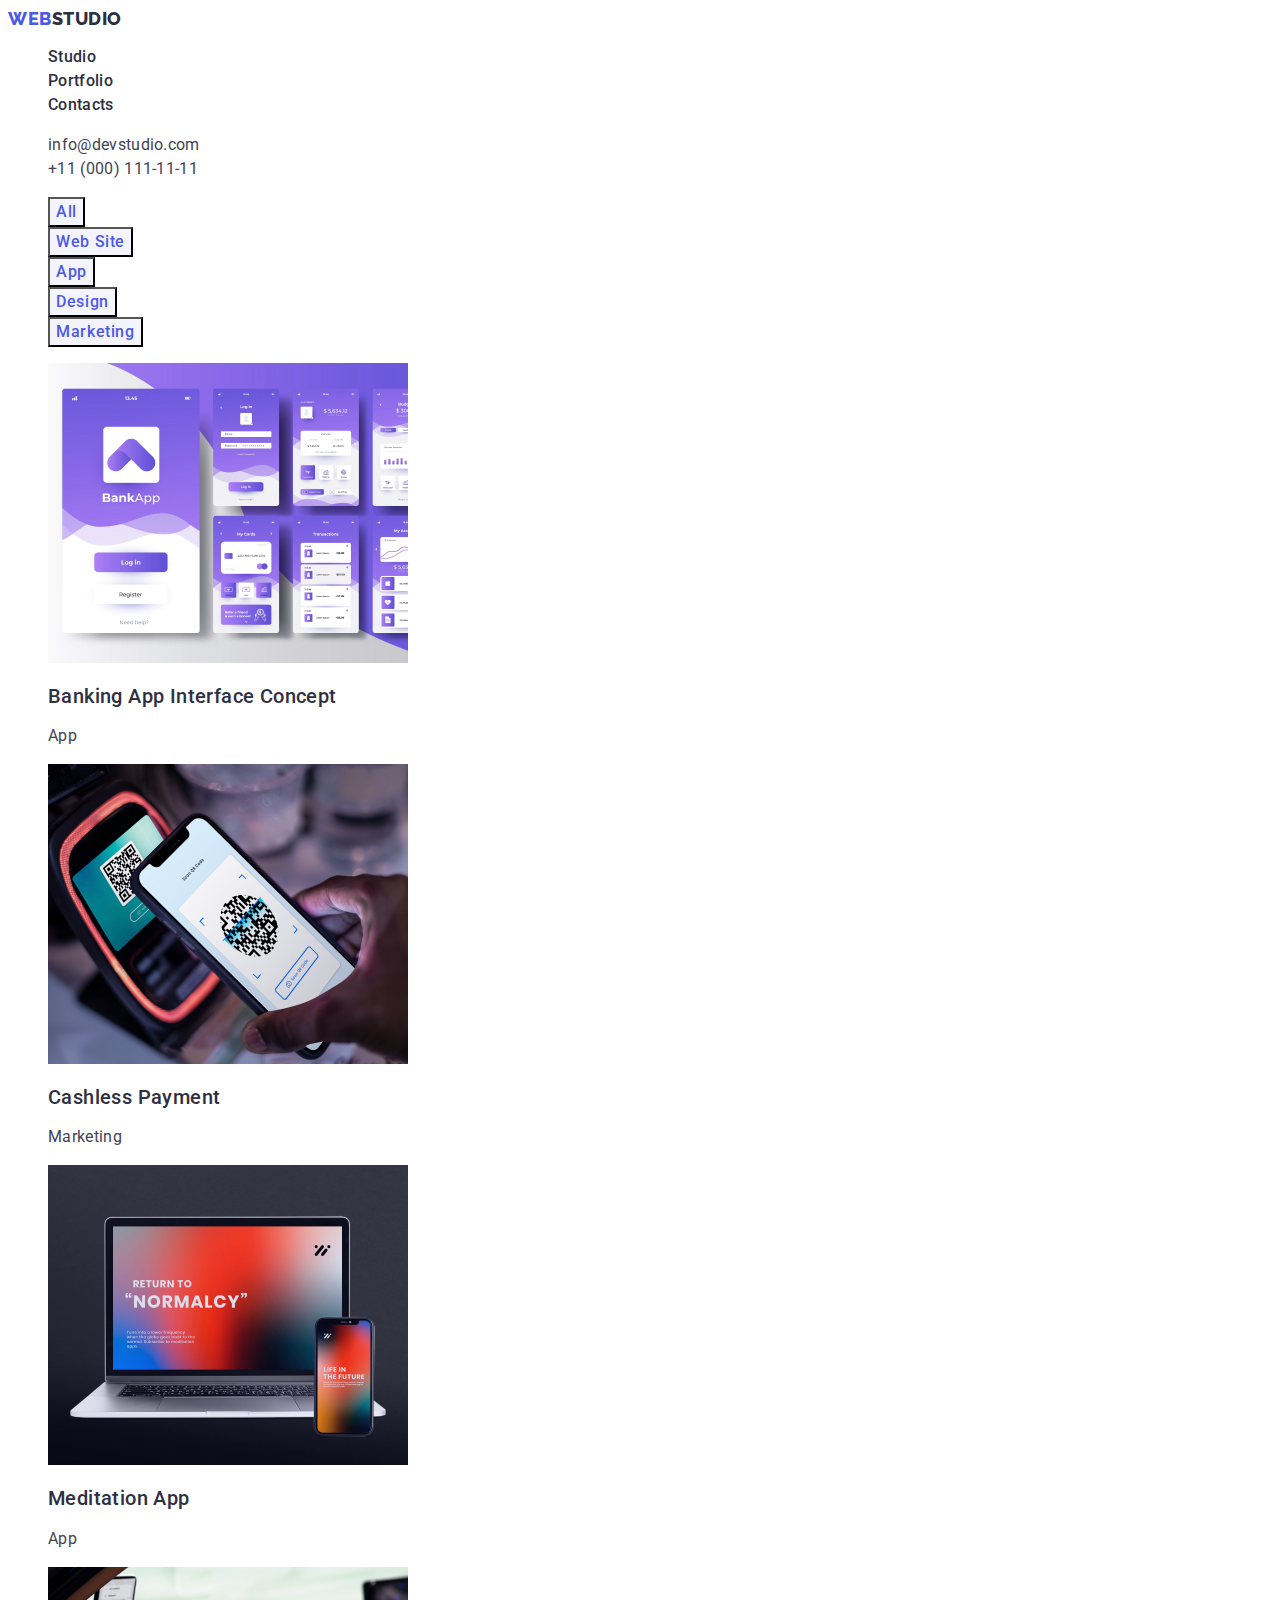
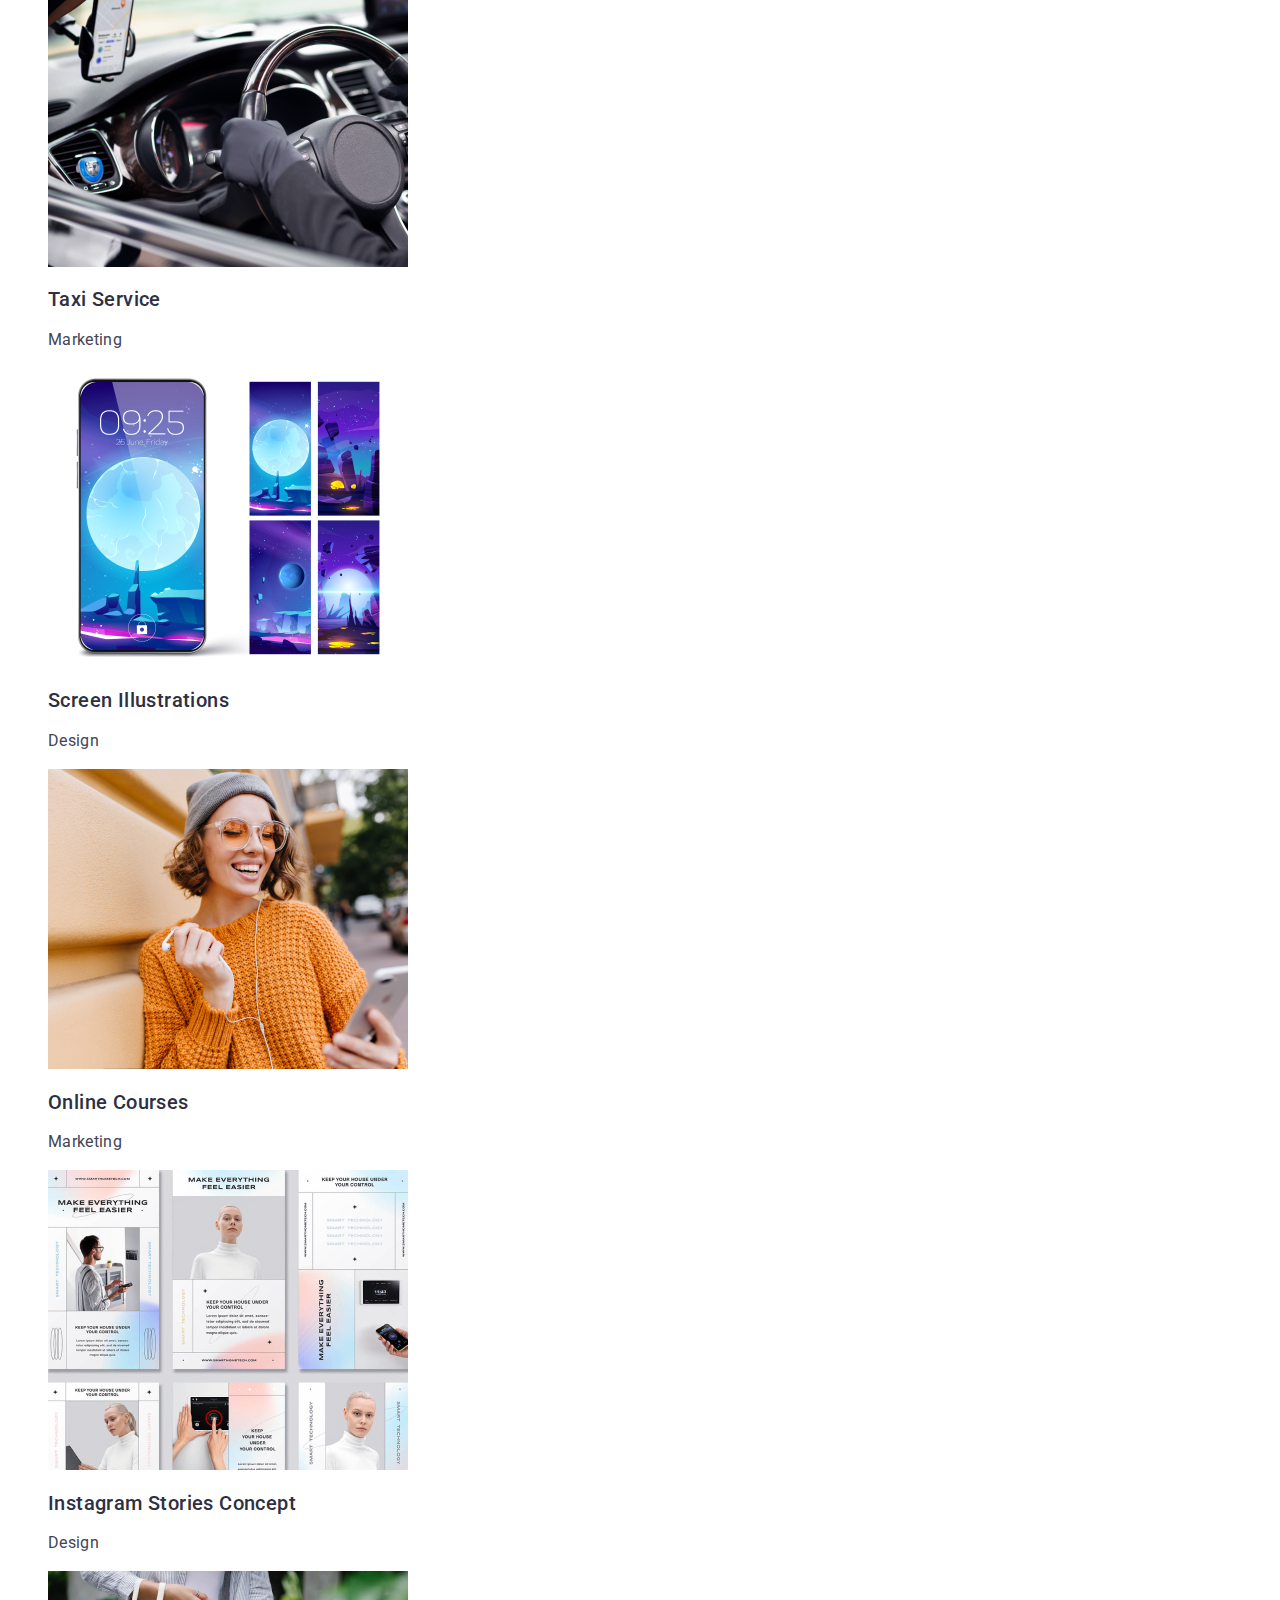
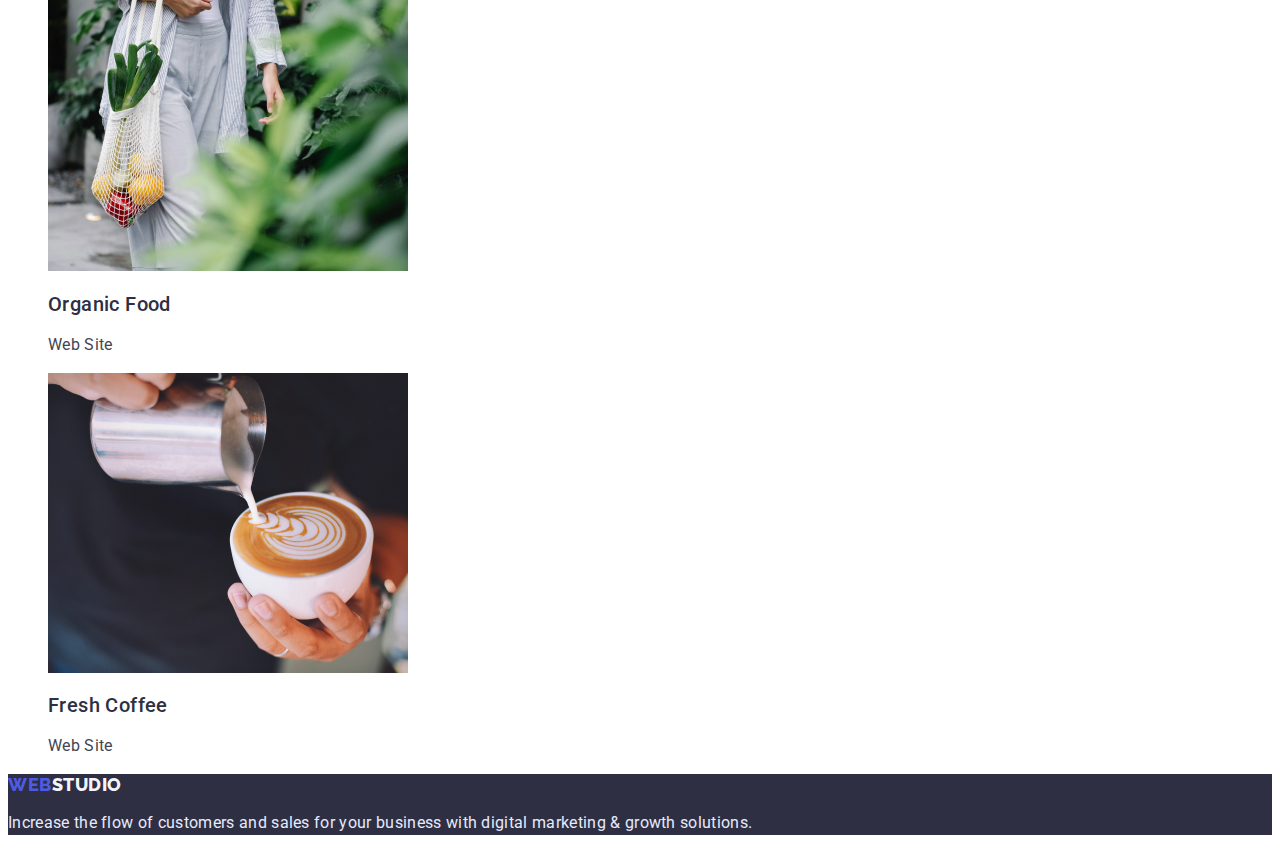
==== portfolio.html @ 56627d32 "Initial commit" ====
<!DOCTYPE html>
<html lang="en">
<head>
    <meta charset="UTF-8">
    <meta http-equiv="X-UA-Compatible" content="IE=edge">
    <meta name="viewport" content="width=device-width, initial-scale=1.0">
    <title>Portfolio</title>
    <link rel="preconnect" href="https://fonts.googleapis.com">
    <link rel="preconnect" href="https://fonts.gstatic.com" crossorigin>
    <link href="https://fonts.googleapis.com/css2?family=Raleway:wght@800&family=Roboto:wght@400;500;700;900&display=swap" rel="stylesheet">
    <link rel="stylesheet" href="./css/styles.css">
</head>
<body>
    <header class="header">
        <nav>
            <a href="./index.html" class="link logo">Web<span class="logo-studio">Studio</span></a>
            <ul class="list header-list">
                <li><a href="./index.html" class="link header-link">Studio</a></li>
                <li><a href="./portfolio.html" class="link header-link">Portfolio</a></li>
                <li><a href="" class="link header-link">Contacts</a></li>
            </ul>
        </nav>
        <address class="address-list">
            <ul class="list">
                <li><a href="mailto:info@devstudio.com" class="link address-link">info@devstudio.com</a></li>
                <li><a href="tel:+110001111111" class="link address-link">+11 (000) 111-11-11</a></li>
            </ul>
        </address>
    </header>
    <main>
        <section>
            <h1 hidden>Portfolio</h1>
            <ul class="list">
                <li><button type="button" class="portfolio-button">All</button></li>
                <li><button type="button" class="portfolio-button">Web Site</button></li>
                <li><button type="button" class="portfolio-button">App</button></li>
                <li><button type="button" class="portfolio-button">Design</button></li>
                <li><button type="button" class="portfolio-button">Marketing</button></li>
            </ul>
            <ul class="list">
                <li>
                    <a href="" class="link">
                        <img src="./images/app-interface.jpg" alt="app-interface" width="360" height="300">
                        <h2 class="portfolio-caption">Banking App Interface Concept</h2>
                        <p class="portfolio-text">App</p>
                    </a>
                </li>
                <li>
                    <a href="" class="link">
                        <img src="./images/payment.jpg" alt="payment" width="360" height="300">
                        <h2 class="portfolio-caption">Cashless Payment</h2>
                        <p class="portfolio-text">Marketing</p>
                    </a>
                </li>
                <li>
                    <a href="" class="link">
                        <img src="./images/meditaion-app.jpg" alt="meditaion-app" width="360" height="300">
                        <h2 class="portfolio-caption">Meditation App</h2>
                        <p class="portfolio-text">App</p>
                    </a>
                </li>
                <li>
                    <a href="" class="link">
                        <img src="./images/taxi.jpg" alt="taxi" width="360" height="300">
                        <h2 class="portfolio-caption">Taxi Service</h2>
                        <p class="portfolio-text">Marketing</p>
                    </a>
                </li>
                <li>
                    <a href="" class="link">
                        <img src="./images/screen.jpg" alt="screen" width="360" height="300">
                        <h2 class="portfolio-caption">Screen Illustrations</h2>
                        <p class="portfolio-text">Design</p>
                    </a>
                </li>
                <li>
                    <a href="" class="link">
                        <img src="./images/online-courses.jpg" alt="online-courses" width="360" height="300">
                        <h2 class="portfolio-caption">Online Courses</h2>
                        <p class="portfolio-text">Marketing</p>
                    </a>
                </li>
                <li>
                    <a href="" class="link">
                        <img src="./images/instagram-stories.jpg" alt="instagram-stories" width="360" height="300">
                        <h2 class="portfolio-caption">Instagram Stories Concept</h2>
                        <p class="portfolio-text">Design</p>
                    </a>
                </li>
                <li>
                    <a href="" class="link">
                        <img src="./images/food.jpg" alt="food" width="360" height="300">
                        <h2 class="portfolio-caption">Organic Food</h2>
                        <p class="portfolio-text">Web Site</p>
                    </a>
                </li>
                <li>
                    <a href="" class="link">
                        <img src="./images/coffee.jpg" alt="coffee" width="360" height="300">
                        <h2 class="portfolio-caption">Fresh Coffee</h2>
                        <p class="portfolio-text">Web Site</p>
                    </a>
                </li>
            </ul>
        </section>
    </main>
    <footer class="footer">
        <a href="./index.html" class="link logo">Web<span class="footer-logo">Studio</span></a>
        <p class="footer-text">Increase the flow of customers and sales for your business with digital marketing & growth solutions.</p>
    </footer>
</body>
</html>
---- css/styles.css ----
:root {
    --navy-blue: #2E2F42;
    --slate: #434455;
    --iris: #4D5AE5;
    --cloud: #F4F4FD;
    --cornflower: #E7E9FC;
    --white: #FFFFFF;
}
body {
    font-family: Roboto, sans-serif;
    color: #434455;
    background-color: var(--white);
}
.link {
    text-decoration: none;
}
.list {
    list-style: none;
}
/*.header {

}*/
.logo {
    font-family: Raleway, sans-serif;
    color: var(--iris);
    font-weight: 800;
    font-size: 18px;
    line-height: 1.17;
    letter-spacing: 0.03em;
    text-transform: uppercase;
}
.logo-studio {
    color: var(--navy-blue);
}
/*.header-list {
}*/
.header-link {
    color: var(--navy-blue);
    font-weight: 500;
    font-size: 16px;
    line-height: 1.5;
    letter-spacing: 0.02em;
}
.header-link:hover,
.header-link:focus {
    color: #404bbf;
}
.address-list {
    font-style: normal;
}
.address-link {
    color: var(--slate);
    font-weight: 400;
    font-size: 16px;
    line-height: 1.5;
    letter-spacing: 0.02em;
}
.address-link:hover,
.address-link:focus {
    color: #404bbf;
}
.first-st {
    background-color: var(--navy-blue);
}
.first-st-title {
    color: var(--white);
    font-weight: 700;
    font-size: 56px;
    line-height: 1.07;
    letter-spacing: 0.02em;
    text-align: center;
}
.first-st-button {
    font-family: Roboto, sans-serif;
    color: var(--white);
    font-weight: 500;
    font-size: 16px;
    line-height: 1.5;
    letter-spacing: 0.04em;
    background-color: var(--iris);
    cursor: pointer;
}
.first-st-button:hover,
.first-st-button:focus {
    background-color: #404BBF;
}
/*.second-st {
}
.second-st-title {
    
}
.second-st-list {
}
.second-st-item {
}*/
.second-st-caption {
    color: var(--navy-blue);
    font-family: 'Roboto';
    font-weight: 500;
    font-size: 20px;
    line-height: 1.2;
    letter-spacing: 0.02em;
}
.second-st-text {
    color: var(--slate);
    font-weight: 400;
    font-size: 16px;
    line-height: 1.5;
    letter-spacing: 0.02em;
}
/*.third-st {
}*/
.third-st-title {
    color: var(--navy-blue);
    font-weight: 700;
    font-size: 36px;
    line-height: 1.11;
    letter-spacing: 0.02em;
    text-transform: capitalize;
    text-align: center;
}
/*.third-st-list {
}
.third-st-item {
}*/
.fourth-st {
    background-color: var(--cloud);
}
.fourth-st-title {
    color: var(--navy-blue);
    font-weight: 700;
    font-size: 36px;
    line-height: 1.11;
    letter-spacing: 0.02em;
    text-transform: capitalize;
    text-align: center;
}
/*.fourth-st-list {
}*/
.fourth-st-item {
    background-color: var(--white);
}
.fourth-st-caption {
    color: var(--navy-blue);
    font-weight: 500;
    font-size: 20px;
    line-height: 1.2;
    letter-spacing: 0.02em;
    text-transform: capitalize;
}
.foutht-st-text {
    color: var(--slate);
    font-weight: 400;
    font-size: 16px;
    line-height: 1.5;
    letter-spacing: 0.02em;
    text-transform: capitalize;
}
.portfolio-button {
    font-family: Roboto, sans-serif;
    font-weight: 500;
    font-size: 16px;
    line-height: 1.5;
    letter-spacing: 0.04em;
    color: var(--iris);
    background-color: var(--cloud);
    cursor: pointer;
}
.portfolio-button:hover,
.portfolio-button:focus {
    color: var(--white);
    background-color: #404BBF;
}
.portfolio-caption {
    color: var(--navy-blue);
    font-weight: 500;
    font-size: 20px;
    line-height: 1.2;
    letter-spacing: 0.02em;
}
.portfolio-text {
    color: var(--slate);
    font-weight: 400;
    font-size: 16px;
    line-height: 1.5;
    letter-spacing: 0.02em;
}
.footer {
    background-color: var(--navy-blue);
}
.footer-logo {
    color: var(--cloud);
}
.footer-text {
    color: var(--cornflower);
    font-weight: 400;
    font-size: 16px;
    line-height: 1.5;
    letter-spacing: 0.02em;
}
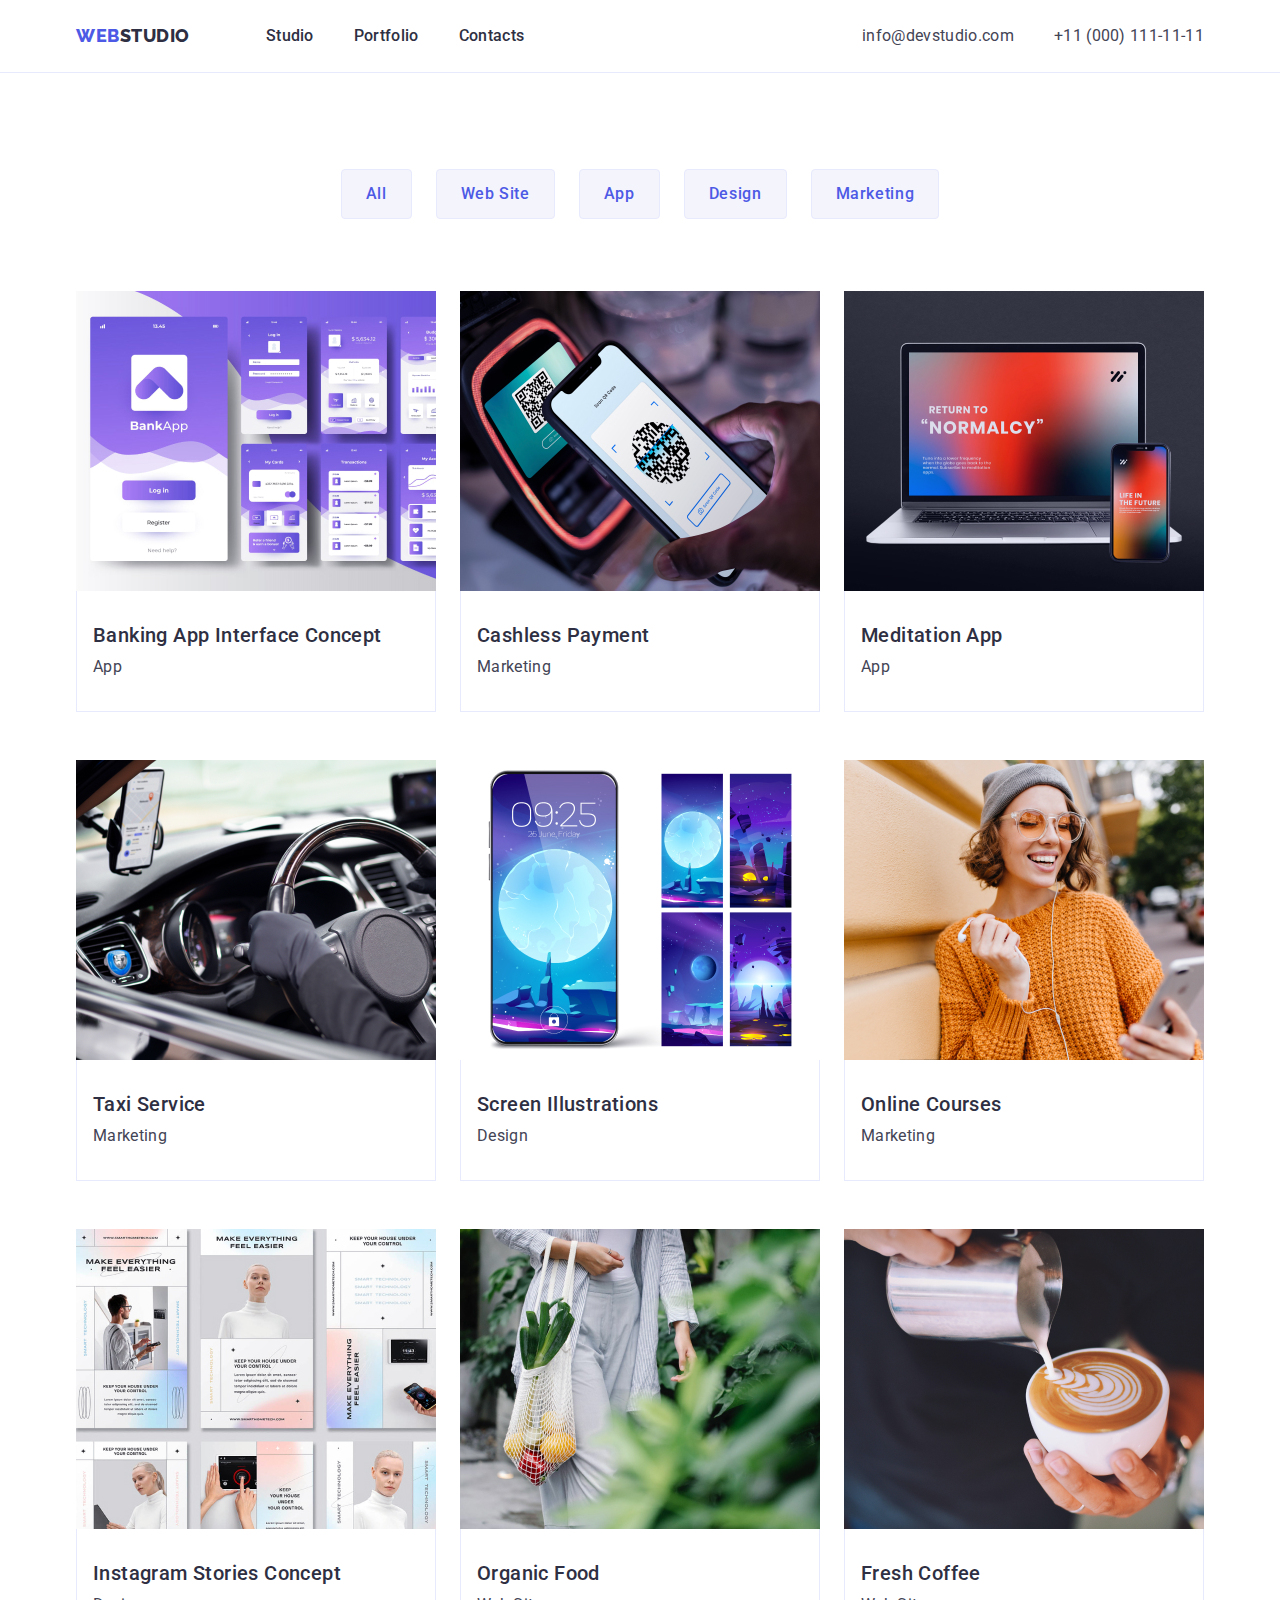
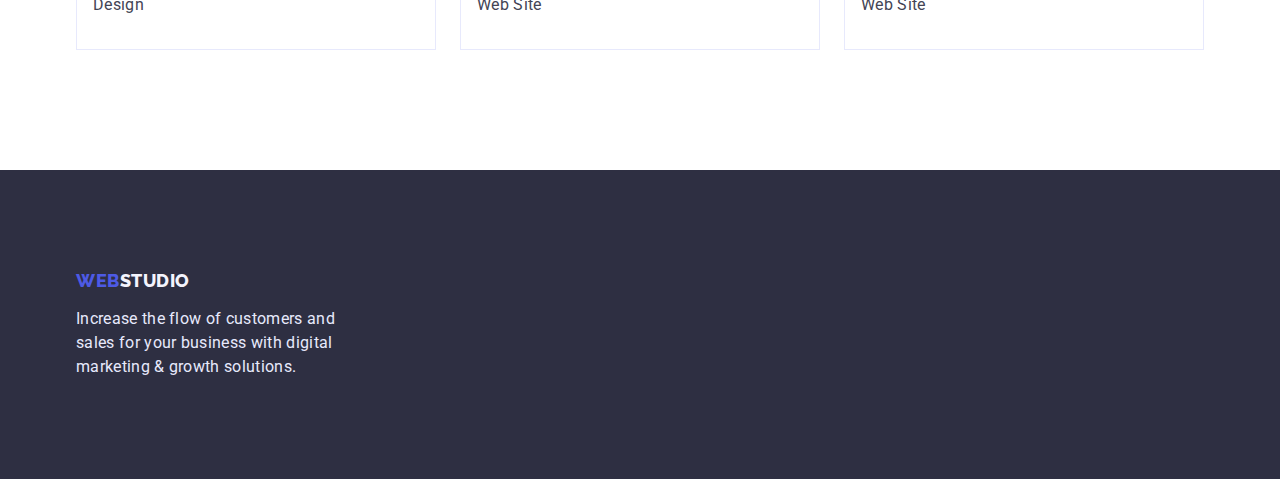
==== commit d3881e2b: "layout positioning" ====
--- a/portfolio.html
+++ b/portfolio.html
@@ -8,105 +8,137 @@
     <link rel="preconnect" href="https://fonts.googleapis.com">
     <link rel="preconnect" href="https://fonts.gstatic.com" crossorigin>
     <link href="https://fonts.googleapis.com/css2?family=Raleway:wght@800&family=Roboto:wght@400;500;700;900&display=swap" rel="stylesheet">
+    <link rel="stylesheet" href="https://cdnjs.cloudflare.com/ajax/libs/modern-normalize/1.0.0/modern-normalize.min.css" />
     <link rel="stylesheet" href="./css/styles.css">
 </head>
 <body>
-    <header class="header">
-        <nav>
-            <a href="./index.html" class="link logo">Web<span class="logo-studio">Studio</span></a>
-            <ul class="list header-list">
-                <li><a href="./index.html" class="link header-link">Studio</a></li>
-                <li><a href="./portfolio.html" class="link header-link">Portfolio</a></li>
-                <li><a href="" class="link header-link">Contacts</a></li>
-            </ul>
-        </nav>
-        <address class="address-list">
-            <ul class="list">
-                <li><a href="mailto:info@devstudio.com" class="link address-link">info@devstudio.com</a></li>
-                <li><a href="tel:+110001111111" class="link address-link">+11 (000) 111-11-11</a></li>
-            </ul>
-        </address>
+    <header>
+        <div class="container header">
+            <nav>
+                <a href="./index.html" class="link logo">Web<span class="logo-studio">Studio</span></a>
+                <ul class="list header-list">
+                    <li><a href="./index.html" class="link header-link">Studio</a></li>
+                    <li><a href="./portfolio.html" class="link header-link">Portfolio</a></li>
+                    <li><a href="" class="link header-link">Contacts</a></li>
+                </ul>
+            </nav>
+            <address>
+                <ul class="list address-list">
+                    <li><a href="mailto:info@devstudio.com" class="link address-link">info@devstudio.com</a></li>
+                    <li><a href="tel:+110001111111" class="link address-link">+11 (000) 111-11-11</a></li>
+                </ul>
+            </address>    
+        </div>
     </header>
     <main>
-        <section>
-            <h1 hidden>Portfolio</h1>
-            <ul class="list">
-                <li><button type="button" class="portfolio-button">All</button></li>
-                <li><button type="button" class="portfolio-button">Web Site</button></li>
-                <li><button type="button" class="portfolio-button">App</button></li>
-                <li><button type="button" class="portfolio-button">Design</button></li>
-                <li><button type="button" class="portfolio-button">Marketing</button></li>
-            </ul>
-            <ul class="list">
-                <li>
-                    <a href="" class="link">
-                        <img src="./images/app-interface.jpg" alt="app-interface" width="360" height="300">
-                        <h2 class="portfolio-caption">Banking App Interface Concept</h2>
-                        <p class="portfolio-text">App</p>
-                    </a>
-                </li>
-                <li>
-                    <a href="" class="link">
-                        <img src="./images/payment.jpg" alt="payment" width="360" height="300">
-                        <h2 class="portfolio-caption">Cashless Payment</h2>
-                        <p class="portfolio-text">Marketing</p>
-                    </a>
-                </li>
-                <li>
-                    <a href="" class="link">
-                        <img src="./images/meditaion-app.jpg" alt="meditaion-app" width="360" height="300">
-                        <h2 class="portfolio-caption">Meditation App</h2>
-                        <p class="portfolio-text">App</p>
-                    </a>
-                </li>
-                <li>
-                    <a href="" class="link">
-                        <img src="./images/taxi.jpg" alt="taxi" width="360" height="300">
-                        <h2 class="portfolio-caption">Taxi Service</h2>
-                        <p class="portfolio-text">Marketing</p>
-                    </a>
-                </li>
-                <li>
-                    <a href="" class="link">
-                        <img src="./images/screen.jpg" alt="screen" width="360" height="300">
-                        <h2 class="portfolio-caption">Screen Illustrations</h2>
-                        <p class="portfolio-text">Design</p>
-                    </a>
-                </li>
-                <li>
-                    <a href="" class="link">
-                        <img src="./images/online-courses.jpg" alt="online-courses" width="360" height="300">
-                        <h2 class="portfolio-caption">Online Courses</h2>
-                        <p class="portfolio-text">Marketing</p>
-                    </a>
-                </li>
-                <li>
-                    <a href="" class="link">
-                        <img src="./images/instagram-stories.jpg" alt="instagram-stories" width="360" height="300">
-                        <h2 class="portfolio-caption">Instagram Stories Concept</h2>
-                        <p class="portfolio-text">Design</p>
-                    </a>
-                </li>
-                <li>
-                    <a href="" class="link">
-                        <img src="./images/food.jpg" alt="food" width="360" height="300">
-                        <h2 class="portfolio-caption">Organic Food</h2>
-                        <p class="portfolio-text">Web Site</p>
-                    </a>
-                </li>
-                <li>
-                    <a href="" class="link">
-                        <img src="./images/coffee.jpg" alt="coffee" width="360" height="300">
-                        <h2 class="portfolio-caption">Fresh Coffee</h2>
-                        <p class="portfolio-text">Web Site</p>
-                    </a>
-                </li>
-            </ul>
+        <section class="portfolio-section">
+            <div class="container">
+                <h1 hidden>Portfolio</h1>
+                <ul class="list portfolio-fr-list">
+                    <li><button type="button" class="portfolio-button">All</button></li>
+                    <li><button type="button" class="portfolio-button">Web Site</button></li>
+                    <li><button type="button" class="portfolio-button">App</button></li>
+                    <li><button type="button" class="portfolio-button">Design</button></li>
+                    <li><button type="button" class="portfolio-button">Marketing</button></li>
+                </ul>
+                <ul class="list portfolio-sc-list">
+                    <li class="portfolio-sc-item">
+                        <a href="" class="link">
+                            <img src="./images/app-interface.jpg" alt="app-interface" width="360" height="300">
+                            <div class="card-content">
+                                <h2 class="portfolio-caption">Banking App Interface Concept</h2>
+                                <p class="portfolio-text">App</p>    
+                            </div>
+                        </a>
+                    </li>
+                    <li class="portfolio-sc-item">
+                        <a href="" class="link">
+                            <img src="./images/payment.jpg" alt="payment" width="360" height="300">
+                            <div class="card-content">
+                                <h2 class="portfolio-caption">Cashless Payment</h2>
+                                <p class="portfolio-text">Marketing</p>    
+                            </div>
+                            
+                        </a>
+                    </li>
+                    <li class="portfolio-sc-item">
+                        <a href="" class="link">
+                            <img src="./images/meditaion-app.jpg" alt="meditaion-app" width="360" height="300">
+                            <div class="card-content">
+                                <h2 class="portfolio-caption">Meditation App</h2>
+                                <p class="portfolio-text">App</p>    
+                            </div>
+                            
+                        </a>
+                    </li>
+                    <li class="portfolio-sc-item">
+                        <a href="" class="link">
+                            <img src="./images/taxi.jpg" alt="taxi" width="360" height="300">
+                            <div class="card-content">
+                                <h2 class="portfolio-caption">Taxi Service</h2>
+                                <p class="portfolio-text">Marketing</p>    
+                            </div>
+                            
+                        </a>
+                    </li>
+                    <li class="portfolio-sc-item">
+                        <a href="" class="link">
+                            <img src="./images/screen.jpg" alt="screen" width="360" height="300">
+                            <div class="card-content">
+                                <h2 class="portfolio-caption">Screen Illustrations</h2>
+                                <p class="portfolio-text">Design</p>    
+                            </div>
+                            
+                        </a>
+                    </li>
+                    <li class="portfolio-sc-item">
+                        <a href="" class="link">
+                            <img src="./images/online-courses.jpg" alt="online-courses" width="360" height="300">
+                            <div class="card-content">
+                                <h2 class="portfolio-caption">Online Courses</h2>
+                                <p class="portfolio-text">Marketing</p>     
+                            </div>
+                            
+                        </a>
+                    </li>
+                    <li class="portfolio-sc-item">
+                        <a href="" class="link">
+                            <img src="./images/instagram-stories.jpg" alt="instagram-stories" width="360" height="300">
+                            <div class="card-content">
+                                <h2 class="portfolio-caption">Instagram Stories Concept</h2>
+                                <p class="portfolio-text">Design</p>    
+                            </div>
+                            
+                        </a>
+                    </li>
+                    <li class="portfolio-sc-item">
+                        <a href="" class="link">
+                            <img src="./images/food.jpg" alt="food" width="360" height="300">
+                            <div class="card-content">
+                                <h2 class="portfolio-caption">Organic Food</h2>
+                                <p class="portfolio-text">Web Site</p>    
+                            </div>
+                            
+                        </a>
+                    </li>
+                    <li class="portfolio-sc-item">
+                        <a href="" class="link">
+                            <img src="./images/coffee.jpg" alt="coffee" width="360" height="300">
+                            <div class="card-content">
+                                <h2 class="portfolio-caption">Fresh Coffee</h2>
+                                <p class="portfolio-text">Web Site</p>
+                            </div>
+                        </a>
+                    </li>
+                </ul>    
+            </div>
         </section>
     </main>
     <footer class="footer">
-        <a href="./index.html" class="link logo">Web<span class="footer-logo">Studio</span></a>
-        <p class="footer-text">Increase the flow of customers and sales for your business with digital marketing & growth solutions.</p>
+        <div class="container">
+            <a href="./index.html" class="link logo footer-log">Web<span class="footer-logo">Studio</span></a>
+            <p class="footer-text">Increase the flow of customers and sales for your business with digital marketing & growth solutions.</p>    
+        </div>
     </footer>
 </body>
 </html>
--- a/css/styles.css
+++ b/css/styles.css
@@ -6,10 +6,34 @@
     --cornflower: #E7E9FC;
     --white: #FFFFFF;
 }
+* {
+    box-sizing: border-box;
+}
 body {
     font-family: Roboto, sans-serif;
-    color: #434455;
+    color: var(--slate);
     background-color: var(--white);
+}
+p,
+h1,
+h2,
+h3,
+h4,
+h5,
+h6 {
+    margin: 0;
+}
+ul {
+    margin: 0;
+    padding-left: 0;
+}
+img {
+    display: block;
+}
+header {
+    border-bottom: 1px solid var(--cornflower);
+    padding-top: 24px;
+    padding-bottom: 24px;
 }
 .link {
     text-decoration: none;
@@ -17,9 +41,19 @@
 .list {
     list-style: none;
 }
-/*.header {
-
-}*/
+.container {
+    width: 1158px;
+    padding-right: 15px;
+    padding-left: 15px;
+    margin: 0 auto;
+}
+.header {
+    display: flex;
+    justify-content: space-between;
+}
+nav {
+    display: flex;
+}
 .logo {
     font-family: Raleway, sans-serif;
     color: var(--iris);
@@ -28,12 +62,17 @@
     line-height: 1.17;
     letter-spacing: 0.03em;
     text-transform: uppercase;
+    margin-right: 76px;
+    display: flex;
+    align-items: center;
 }
 .logo-studio {
     color: var(--navy-blue);
 }
-/*.header-list {
-}*/
+.header-list {
+    display: flex;
+    gap: 40px;
+}
 .header-link {
     color: var(--navy-blue);
     font-weight: 500;
@@ -45,8 +84,11 @@
 .header-link:focus {
     color: #404bbf;
 }
+address {
+    font-style: normal;
+}
 .address-list {
-    font-style: normal;
+    display: flex;
 }
 .address-link {
     color: var(--slate);
@@ -54,6 +96,7 @@
     font-size: 16px;
     line-height: 1.5;
     letter-spacing: 0.02em;
+    margin-left: 40px;
 }
 .address-link:hover,
 .address-link:focus {
@@ -61,6 +104,9 @@
 }
 .first-st {
     background-color: var(--navy-blue);
+    padding-top: 188px;
+    padding-bottom: 188px;
+    text-align: center;
 }
 .first-st-title {
     color: var(--white);
@@ -68,7 +114,10 @@
     font-size: 56px;
     line-height: 1.07;
     letter-spacing: 0.02em;
-    text-align: center;
+    width: 496px;
+    margin-left: auto;
+    margin-right: auto;
+    margin-bottom: 48px;
 }
 .first-st-button {
     font-family: Roboto, sans-serif;
@@ -79,20 +128,28 @@
     letter-spacing: 0.04em;
     background-color: var(--iris);
     cursor: pointer;
+    padding: 16px 32px;
+    border: 0px;
+    border-radius: 4px;
+    margin-left: auto;
+    margin-right: auto;
 }
 .first-st-button:hover,
 .first-st-button:focus {
     background-color: #404BBF;
 }
-/*.second-st {
-}
-.second-st-title {
-    
+.second-st {
+    padding-top: 120px;
+    padding-bottom: 120px;
 }
 .second-st-list {
-}
+    display: flex;
+    justify-content: space-between;
+}
+
 .second-st-item {
-}*/
+    width: 264px;
+}
 .second-st-caption {
     color: var(--navy-blue);
     font-family: 'Roboto';
@@ -100,6 +157,7 @@
     font-size: 20px;
     line-height: 1.2;
     letter-spacing: 0.02em;
+    margin-bottom: 8px;
 }
 .second-st-text {
     color: var(--slate);
@@ -108,8 +166,9 @@
     line-height: 1.5;
     letter-spacing: 0.02em;
 }
-/*.third-st {
-}*/
+.third-st {
+    padding-bottom: 120px;
+}
 .third-st-title {
     color: var(--navy-blue);
     font-weight: 700;
@@ -118,13 +177,18 @@
     letter-spacing: 0.02em;
     text-transform: capitalize;
     text-align: center;
-}
-/*.third-st-list {
-}
-.third-st-item {
+    margin-bottom: 72px;
+}
+.third-st-list {
+    display: flex;
+    justify-content: space-between;
+}
+/*.third-st-item {
 }*/
 .fourth-st {
     background-color: var(--cloud);
+    padding-top: 120px;
+    padding-bottom: 120px;
 }
 .fourth-st-title {
     color: var(--navy-blue);
@@ -134,11 +198,20 @@
     letter-spacing: 0.02em;
     text-transform: capitalize;
     text-align: center;
-}
-/*.fourth-st-list {
-}*/
+    margin-bottom: 72px;
+}
+.fourth-st-list {
+    display: flex;
+    justify-content: space-between;
+    gap: 24px;
+}
 .fourth-st-item {
     background-color: var(--white);
+    border-radius: 0px 0px 4px 4px;
+}
+.fourth-st-content {
+    text-align: center;
+    padding: 32px 16px;
 }
 .fourth-st-caption {
     color: var(--navy-blue);
@@ -147,6 +220,7 @@
     line-height: 1.2;
     letter-spacing: 0.02em;
     text-transform: capitalize;
+    margin-bottom: 8px;
 }
 .foutht-st-text {
     color: var(--slate);
@@ -155,6 +229,24 @@
     line-height: 1.5;
     letter-spacing: 0.02em;
     text-transform: capitalize;
+}
+.portfolio-section {
+    padding-top: 96px;
+    padding-bottom: 120px;
+}
+.portfolio-fr-list {
+    margin-bottom: 72px;
+    display: flex;
+    justify-content: center;
+    gap: 24px;
+}
+.portfolio-sc-list {
+    display: flex;
+    flex-wrap: wrap;
+    gap: 48px 24px;
+}
+.portfolio-sc-item {
+    flex-basis: calc((100% - 48px) / 3);
 }
 .portfolio-button {
     font-family: Roboto, sans-serif;
@@ -165,18 +257,27 @@
     color: var(--iris);
     background-color: var(--cloud);
     cursor: pointer;
+    border: 1px solid var(--cornflower);
+    border-radius: 4px;
+    padding: 12px 24px;
 }
 .portfolio-button:hover,
 .portfolio-button:focus {
     color: var(--white);
     background-color: #404BBF;
 }
+.card-content {
+    padding: 32px 0 32px 16px;
+    border: 1px solid var(--cornflower);
+    border-top: none;
+}
 .portfolio-caption {
     color: var(--navy-blue);
     font-weight: 500;
     font-size: 20px;
     line-height: 1.2;
     letter-spacing: 0.02em;
+    margin-bottom: 8px; 
 }
 .portfolio-text {
     color: var(--slate);
@@ -187,14 +288,20 @@
 }
 .footer {
     background-color: var(--navy-blue);
+    padding-top: 100px;
+    padding-bottom: 100px;
 }
 .footer-logo {
     color: var(--cloud);
 }
+.footer-log {
+    margin-bottom: 16px;
+}
 .footer-text {
     color: var(--cornflower);
     font-weight: 400;
     font-size: 16px;
     line-height: 1.5;
     letter-spacing: 0.02em;
-}
+    width: 264px;
+}
